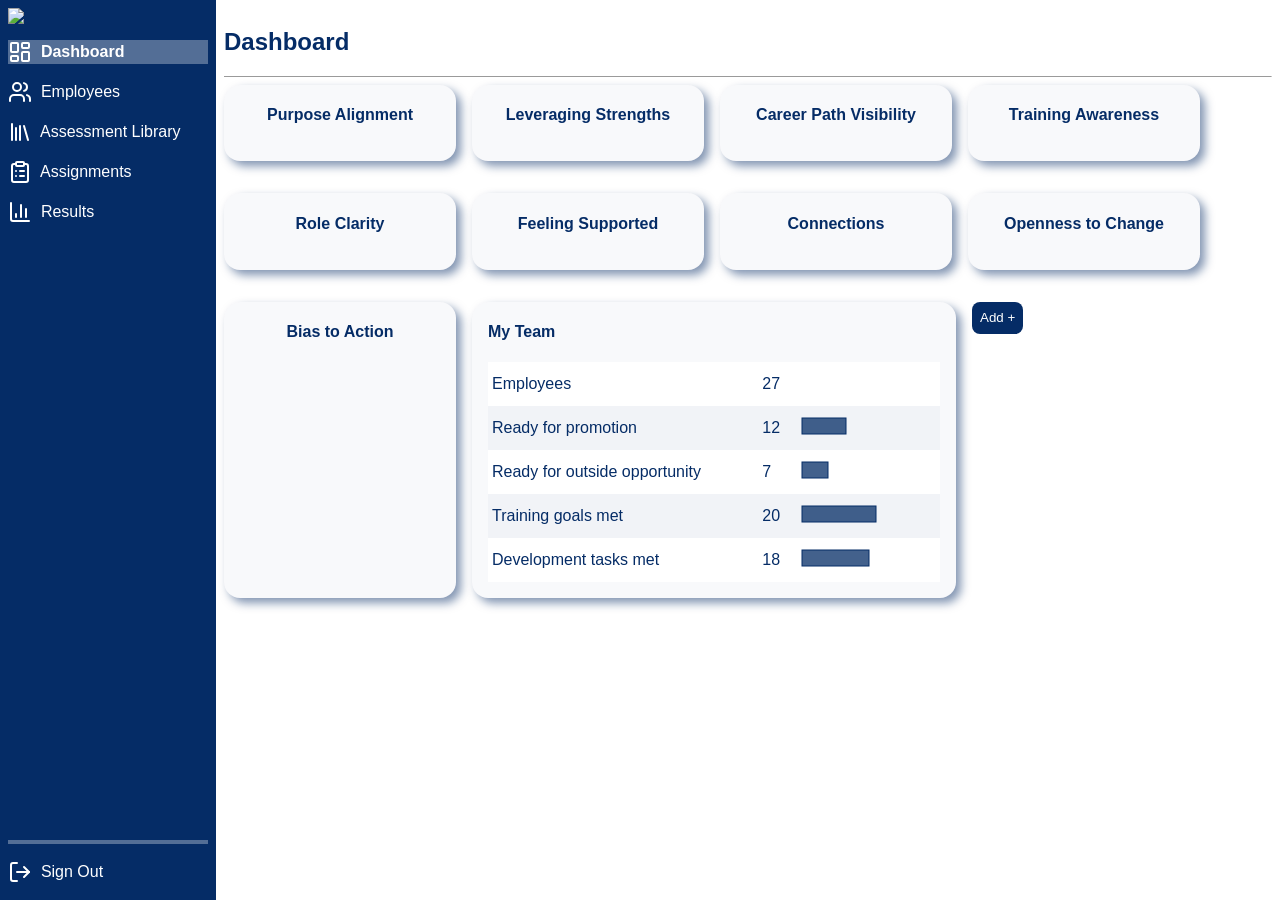
==== index.html @ 31468462 "Add files via upload" ====
<!DOCTYPE html>
<html lang="en">
<head>
	<meta charset="UTF-8">
	<meta name="viewport" content="width=device-width, initial-scale=1.0">
	<meta http-equiv="X-UA-Compatible" content="ie=edge">
	<title>Dashboard</title>
	<link rel="stylesheet" href="style.css">
	<link rel="icon" type="image/x-icon" href="favicon.ico">
	<script src="gauge.js"></script>
</head>
<body>
	<input type="checkbox" id="nav-toggle" class="nav-toggle-checkbox" />
	<label for="nav-toggle" class="nav-toggle">☰</label>

	<!-- LEFT NAVIGATION -->
	<div class="nav-left">
		<div onclick="window.location.href='index.html'"><img src="images/KosmosWorkforceLogoWhite.png" width="184px" height="auto"></div>
		<div onclick="window.location.href='index.html'" style="font-weight: bold; background-color: #ffffff50;">
			<svg xmlns="http://www.w3.org/2000/svg" 
				width="24" height="24" viewBox="0 0 24 24" fill="none"
				stroke="currentColor" stroke-width="2" stroke-linecap="round" stroke-linejoin="round" 
				aria-hidden="true">
				<rect width="7" height="9" x="3" y="3" rx="1"></rect>
				<rect width="7" height="5" x="14" y="3" rx="1"></rect>
				<rect width="7" height="9" x="14" y="12" rx="1"></rect>
				<rect width="7" height="5" x="3" y="16" rx="1"></rect>
			</svg>&nbsp;
			Dashboard
		</div>	
		<div onclick="window.location.href='team.html'">
			<svg xmlns="http://www.w3.org/2000/svg" 
				width="24" height="24" viewBox="0 0 24 24" fill="none" 
				stroke="currentColor" stroke-width="2" stroke-linecap="round" stroke-linejoin="round"
				aria-hidden="true">
				<path d="M16 21v-2a4 4 0 0 0-4-4H6a4 4 0 0 0-4 4v2"></path>
				<path d="M16 3.128a4 4 0 0 1 0 7.744"></path><path d="M22 21v-2a4 4 0 0 0-3-3.87"></path>
				<circle cx="9" cy="7" r="4"></circle>
			</svg>&nbsp;
			Employees
		</div>
		<div>
			<svg xmlns="http://www.w3.org/2000/svg"
				width="24" height="24" viewBox="0 0 24 24" fill="none"
				stroke="currentColor" stroke-width="2" stroke-linecap="round" stroke-linejoin="round"
				aria-hidden="true">
				<path d="m16 6 4 14"></path>
				<path d="M12 6v14"></path>
				<path d="M8 8v12"></path>
				<path d="M4 4v16"></path>
			</svg>&nbsp;
			Assessment Library
		</div>
		<div>
			<svg xmlns="http://www.w3.org/2000/svg" 
				width="24" height="24" viewBox="0 0 24 24" fill="none" 
				stroke="currentColor" stroke-width="2" stroke-linecap="round" stroke-linejoin="round"
				aria-hidden="true">
				<rect width="8" height="4" x="8" y="2" rx="1" ry="1"></rect>
				<path d="M16 4h2a2 2 0 0 1 2 2v14a2 2 0 0 1-2 2H6a2 2 0 0 1-2-2V6a2 2 0 0 1 2-2h2"></path>
				<path d="M12 11h4"></path>
				<path d="M12 16h4"></path>
				<path d="M8 11h.01"></path><path d="M8 16h.01"></path>
			</svg>&nbsp;
			Assignments
		</div>
		<div>
			<svg xmlns="http://www.w3.org/2000/svg" 
				width="24" height="24" viewBox="0 0 24 24" fill="none" 
				stroke="currentColor" stroke-width="2" stroke-linecap="round" stroke-linejoin="round" 
				aria-hidden="true">
				<path d="M3 3v16a2 2 0 0 0 2 2h16"></path>
				<path d="M18 17V9"></path>
				<path d="M13 17V5"></path>
				<path d="M8 17v-3"></path>
			</svg>&nbsp;
			Results
		</div>
		<div style="position: absolute; bottom: 0; padding: 16px 0; border-top: 4px solid #ffffff50; width: 200px;">
			<svg xmlns="http://www.w3.org/2000/svg"
				width="24" height="24" viewBox="0 0 24 24" fill="none"
				stroke="currentColor" stroke-width="2" stroke-linecap="round" stroke-linejoin="round"
				aria-hidden="true">
				<path d="m16 17 5-5-5-5"></path><path d="M21 12H9"></path>
				<path d="M9 21H5a2 2 0 0 1-2-2V5a2 2 0 0 1 2-2h4"></path>
			</svg>&nbsp;
			Sign Out
		</div>
	</div><!-- END OF NAVIGATION PANE -->

	<!-- Main Content Section -->
	<div class="main">
		<h2>Dashboard</h2>
		<hr size="1" />
		<div class="card-container">
			<div class="card" id="gauge1" style="width: 200px; text-align: center;">
				<h4>Purpose Alignment</h4>
				<script>makeGauge(document.getElementById('gauge1'), 'HEALTH SCORE', 86);</script>
			</div>
			<div class="card" id="gauge2" style="width: 200px; text-align: center;">
				<h4>Leveraging Strengths</h4>
				<script>makeGauge(document.getElementById('gauge2'), 'HEALTH SCORE', 79);</script>
			</div>
			<div class="card" id="gauge3" style="width: 200px; text-align: center;">
				<h4>Career Path Visibility</h4>
				<script>makeGauge(document.getElementById('gauge3'), 'HEALTH SCORE', 93);</script>
			</div>
			<div class="card" id="gauge4" style="width: 200px; text-align: center;">
				<h4>Training Awareness</h4>
				<script>makeGauge(document.getElementById('gauge4'), 'HEALTH SCORE', 76);</script>
			</div>
			<div class="card" id="gauge5" style="width: 200px; text-align: center;">
				<h4>Role Clarity</h4>
				<script>makeGauge(document.getElementById('gauge5'), 'HEALTH SCORE', 95);</script>
			</div>
			<div class="card" id="gauge6" style="width: 200px; text-align: center;">
				<h4>Feeling Supported</h4>
				<script>makeGauge(document.getElementById('gauge6'), 'HEALTH SCORE', 79);</script>
			</div>
			<div class="card" id="gauge7" style="width: 200px; text-align: center;">
				<h4>Connections</h4>
				<script>makeGauge(document.getElementById('gauge7'), 'HEALTH SCORE', 77);</script>
			</div>
			<div class="card" id="gauge8" style="width: 200px; text-align: center;">
				<h4>Openness to Change</h4>
				<script>makeGauge(document.getElementById('gauge8'), 'HEALTH SCORE', 71);</script>
			</div>
			<div class="card" id="gauge9" style="width: 200px; text-align: center;">
				<h4>Bias to Action</h4>
				<script>makeGauge(document.getElementById('gauge9'), 'HEALTH SCORE', 82);</script>
			</div>
			<div class="card" style="width: 452px;" onclick="window.location.href='team.html'">
				<h4> My Team</h4>
				<table>
					<tr>
						<td>Employees</td><td>27</td>
						<td>
							<svg width="112" height="32">
 								<rect x="8" y="8" width="0" height="16" 
									style="fill:var(--primary-color);
									stroke:var(--primary-color); stroke-width:1; fill-opacity:0.75;">
									<animate attributeName="width" from="0" to="0" begin="0s" dur="1s" fill="freeze"/>
								</rect>

							</svg>
						</td>
					</tr>
					<tr>
						<td>Ready for promotion</td><td>12</td>
						<td>
							<svg width="112" height="32">
 								<rect x="8" y="8" width="0" height="16" 
									style="fill:var(--primary-color);
									stroke:var(--primary-color); stroke-width:1; fill-opacity:0.75;">
									<animate attributeName="width" from="0" to="44" begin="0s" dur="1s" fill="freeze"/>
								</rect>
							</svg>
						</td>
					</tr>
					<tr>
						<td>Ready for outside opportunity</td><td>7</td>
						<td>
							<svg width="112" height="32">
 								<rect x="8" y="8" width="0" height="16" 
									style="fill:var(--primary-color);
									stroke:var(--primary-color); stroke-width:1; fill-opacity:0.75;">
									<animate attributeName="width" from="0" to="26" begin="0s" dur="1s" fill="freeze"/>
								</rect>

							</svg>
						</td>
					</tr>
					<tr>
						<td>Training goals met</td><td>20</td>
						<td>
							<svg width="112" height="32">
 								<rect x="8" y="8" width="0" height="16" 
									style="fill:var(--primary-color);
									stroke:var(--primary-color); stroke-width:1; fill-opacity:0.75;">
									<animate attributeName="width" from="0" to="74" begin="0s" dur="1s" fill="freeze"/>
								</rect>

							</svg>
						</td>
					</tr>
					<tr>
						<td>Development tasks met</td><td>18</td>
						<td>
							<svg width="112" height="32">
 								<rect x="8" y="8" width="0" height="16" 
									style="fill:var(--primary-color);
									stroke:var(--primary-color); stroke-width:1; fill-opacity:0.75;">
									<animate attributeName="width" from="0" to="67" begin="0s" dur="1s" fill="freeze"/>
								</rect>

							</svg>
						</td>
					</tr>
				</table>
			</div>
			<button type="button">Add +</button>
		</div>
	</div>
</body>
</html>
---- style.css ----
:root {
	--primary-color: #052C66;
	--primary-color-light: #052C6680;
	--primary-color-muted: #052C6607;
	--secondary-color: #570040;
	--white-color: #ffffff;
}

a {
	text-decoration: none;
	color: unset;
}

body {
	font-family: 'Verdana', 'Arial', sans-serif;
	margin: 0 0 0 0;
	padding: 0 0 0 0;
	color: var(--primary-color);
	font-size: 16px;
	box-sizing: border-box;
        display: flex;			/* Use Flexbox for the main layout */
        min-height: 100vh;		/* Ensure the layout takes the full viewport height */
}

button {
	border: none;
	border-radius: 8px;
	padding: 4px 8px 4px 8px;
	background-color: var(--primary-color);
	color: var(--white-color);
	height: 32px;
	min-height: 32px;
}
button:hover {
	cursor: pointer;
	box-shadow: 2px 2px 5px var(--primary-color-light);
}

h1 {
	font-size: 48px;
	font-weight: lighter;
	text-align: center;
	letter-spacing: 8px;
}

header {
	padding: 80px;
	background-color: var(--primary-color);
	color: var(--white-color);
	padding-left: 20vw;
	padding-right: 20vw;
	margin-bottom: 16px;
}

footer {
	background-image: linear-gradient(to bottom, var(--primary-color), var(--secondary-color));	
	padding: 8px;
	color: var(--white-color);
	display: flex;
	align-items: center;
}

table {
	width: 100%;
	border-collapse: collapse;
}
table td {
	min-height: 32px;
	padding: 4px;
}
table th {
	min-height: 32px;
	padding: 4px;
	text-align: left;
	border-bottom: 2px solid var(--primary-color);	
}
table tr:nth-child(even) {
	background-color: var(--primary-color-muted);
}
table tr:nth-child(odd) {
	background-color: var(--white-color);
}

.card {
	border-radius: 16px;
	padding: 0 16px 16px 16px;
	margin-bottom: 16px;
	box-shadow: 5px 5px 10px var(--primary-color-light);
	background-color: var(--primary-color-muted);
}
@media (max-width: 399px) {
	.card  {
		min-width: calc(100% - 32px); 	 /* takes up full width when only one wide */
	}
}
@media (max-width: 200px) {
	.card  {
		min-width: 200px; 	 /* doesn't allow shrink on very narrow screens */
	}
}
.card:hover {
	cursor: pointer;
	box-shadow: 2px 2px 5px var(--primary-color-light);
}
.card>img {
	height: 200px; 
	width: auto; 
	float: left; 
	margin-right: 8px; 
	opacity: 0.8;
}

.card-container {
	clear: both;
	display: flex;
	flex-wrap: wrap; /* Allows items to wrap onto multiple lines. */
	gap: 16px;
	width: 100%;
	min-width: 100%;
}

.centered {
	clear: both;
	display: flex;
	justify-content: center;
	align-items: center;
	margin-bottom: 16px;
}

.inactive {
	background-color: #00000050;
}
.inactive:hover {
	box-shadow: none;
	cursor: default;
}

.main {
	background-color: var(--white-color);
	overflow-y: auto;		/* Main scrolls */
	padding: 8px;			/* Only internal padding */
	transition: margin-left 0.3s ease;
	width: 100%;
}
@media (max-width: 599px) {
	#nav-toggle:checked ~ .nav-left ~ .main,
	#nav-toggle:checked ~ .main {
		margin-left: 216px; 	/* Main shifts right only when nav is visible */
	}
	.main {
		margin-left: 16px;
	}
}
@media (min-width: 600px) {
	.main  {
		margin-left:  216px; 	 /* Main always shifted to 216px */
	}
}

.nav-left {
	width: 200px;
	min-width: 200px;
	background-color: var(--primary-color);
	color: var(--white-color);
	padding: 8px;
	position: fixed;			/* Fixed to viewport */
	top: 0;
	left: 0;
 	height: 100vh;
	overflow-y: auto;			/* Nav scrolls independently */
	z-index: 1000;
	transform: translateX(-100%);
	transition: transform 0.3s ease;
	float: left;
}
@media (max-width: 599px) {
	.nav-left {
		transform: translateX(-100%);	/* Nav hidden by default */
		margin-top: 32px;		/* Make room for hamburger menu button */
	}
	#nav-toggle:checked ~ .nav-left {	/* Nav visible when checked */
		transform: translateX(0);
	}
	#logo {
		display: none;			/* hide logo */
	}
}
@media (min-width: 600px) {
	.nav-left {
		transform: translateX(0);		/* Nav always visible */
  	}
	#logo {
		display: block;			/* Show logo */
	}
}

.nav-left>div {
	display: flex;
	align-items: center;
	margin-bottom: 16px;
}
.nav-left>div:hover {
	background-color: #ffffff25;
	cursor: pointer;
}
@media (max-width: 599px) {
	.nav-left>div:has(img) {
		display: none;
	}
}

.nav-toggle {					/* Toggle button */
	position: fixed;
	z-index: 1100;
	cursor: pointer;
	display: none;				/* hidden by default */
	padding: 0 4px 2px 4px;
	border: 2px solid var(--primary-color);
	border-radius: 8px;
	background-color: var(--white-color);
	color: var(--primary-color);
}
@media (max-width: 599px) {
	.nav-toggle {
		display: block;			/* Show toggle */
	}
}

@media (min-width: 600px) {
	.nav-toggle {
		display: none;			/* Toggle hidden */
	}
}
.nav-toggle-checkbox {
	display: none;				/* Hide checkbox */
}

.tab {	border: none;
	border-top-left-radius: 8px;
	border-top-right-radius: 8px;
	border-bottom-left-radius: 0;
	border-bottom-right-radius: 0;
	padding: 8px;
	color: var(--white-color);
	height: 32px;
	min-height: 32px;
	background-color: #00000050;
}
.tab:hover {
	box-shadow: none;
}
.tab.selected {
	background-color: var(--primary-color);
}
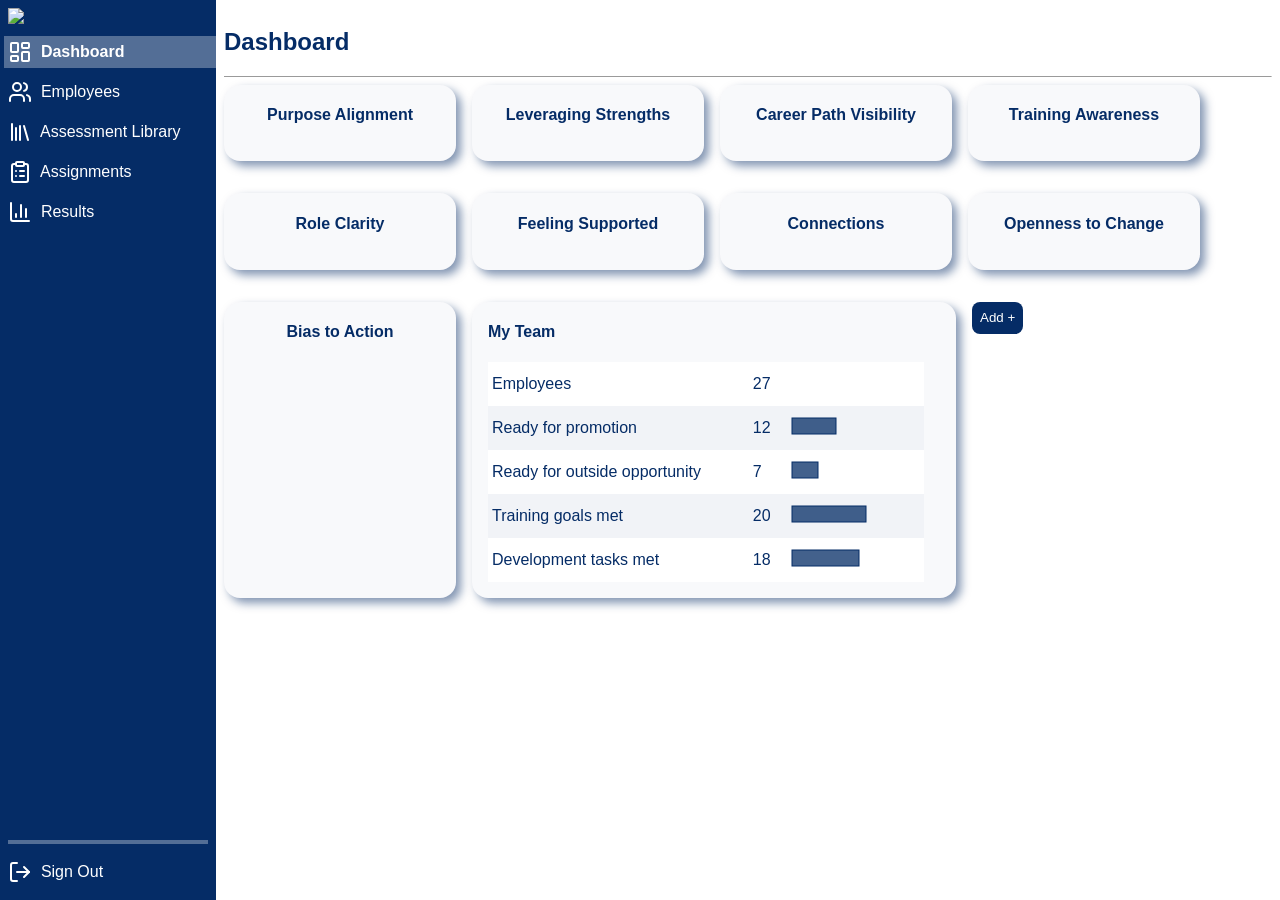
==== commit df842a9a: "Add files via upload" ====
--- a/index.html
+++ b/index.html
@@ -16,7 +16,7 @@
 	<!-- LEFT NAVIGATION -->
 	<div class="nav-left">
 		<div onclick="window.location.href='index.html'"><img src="images/KosmosWorkforceLogoWhite.png" width="184px" height="auto"></div>
-		<div onclick="window.location.href='index.html'" style="font-weight: bold; background-color: #ffffff50;">
+		<div onclick="window.location.href='index.html'" style="font-weight: bold; background-color: #ffffff50; padding: 4px; margin: -4px -8px 12px -4px;">
 			<svg xmlns="http://www.w3.org/2000/svg" 
 				width="24" height="24" viewBox="0 0 24 24" fill="none"
 				stroke="currentColor" stroke-width="2" stroke-linecap="round" stroke-linejoin="round" 
--- a/style.css
+++ b/style.css
@@ -62,11 +62,19 @@
 
 table {
 	width: 100%;
+	max-width: calc(100% - 16px);
 	border-collapse: collapse;
 }
 table td {
 	min-height: 32px;
 	padding: 4px;
+	overflow: hidden;
+	text-overflow: ellipsis;
+}
+@media (max-width: 512px) {
+	table td {
+		max-width: 50px;
+	}
 }
 table th {
 	min-height: 32px;
@@ -88,7 +96,7 @@
 	box-shadow: 5px 5px 10px var(--primary-color-light);
 	background-color: var(--primary-color-muted);
 }
-@media (max-width: 399px) {
+@media (max-width: 512px) {
 	.card  {
 		min-width: calc(100% - 32px); 	 /* takes up full width when only one wide */
 	}
@@ -181,17 +189,11 @@
 	#nav-toggle:checked ~ .nav-left {	/* Nav visible when checked */
 		transform: translateX(0);
 	}
-	#logo {
-		display: none;			/* hide logo */
-	}
 }
 @media (min-width: 600px) {
 	.nav-left {
 		transform: translateX(0);		/* Nav always visible */
   	}
-	#logo {
-		display: block;			/* Show logo */
-	}
 }
 
 .nav-left>div {
@@ -202,10 +204,15 @@
 .nav-left>div:hover {
 	background-color: #ffffff25;
 	cursor: pointer;
+	padding: 4px;
+	margin: -4px -8px 12px -4px;">
+}
+.nav-left>div:has(img):hover {
+	background-color: unset;
 }
 @media (max-width: 599px) {
 	.nav-left>div:has(img) {
-		display: none;
+		display: none;			/* Hide logo on small screen with menu toggled on */
 	}
 }
 
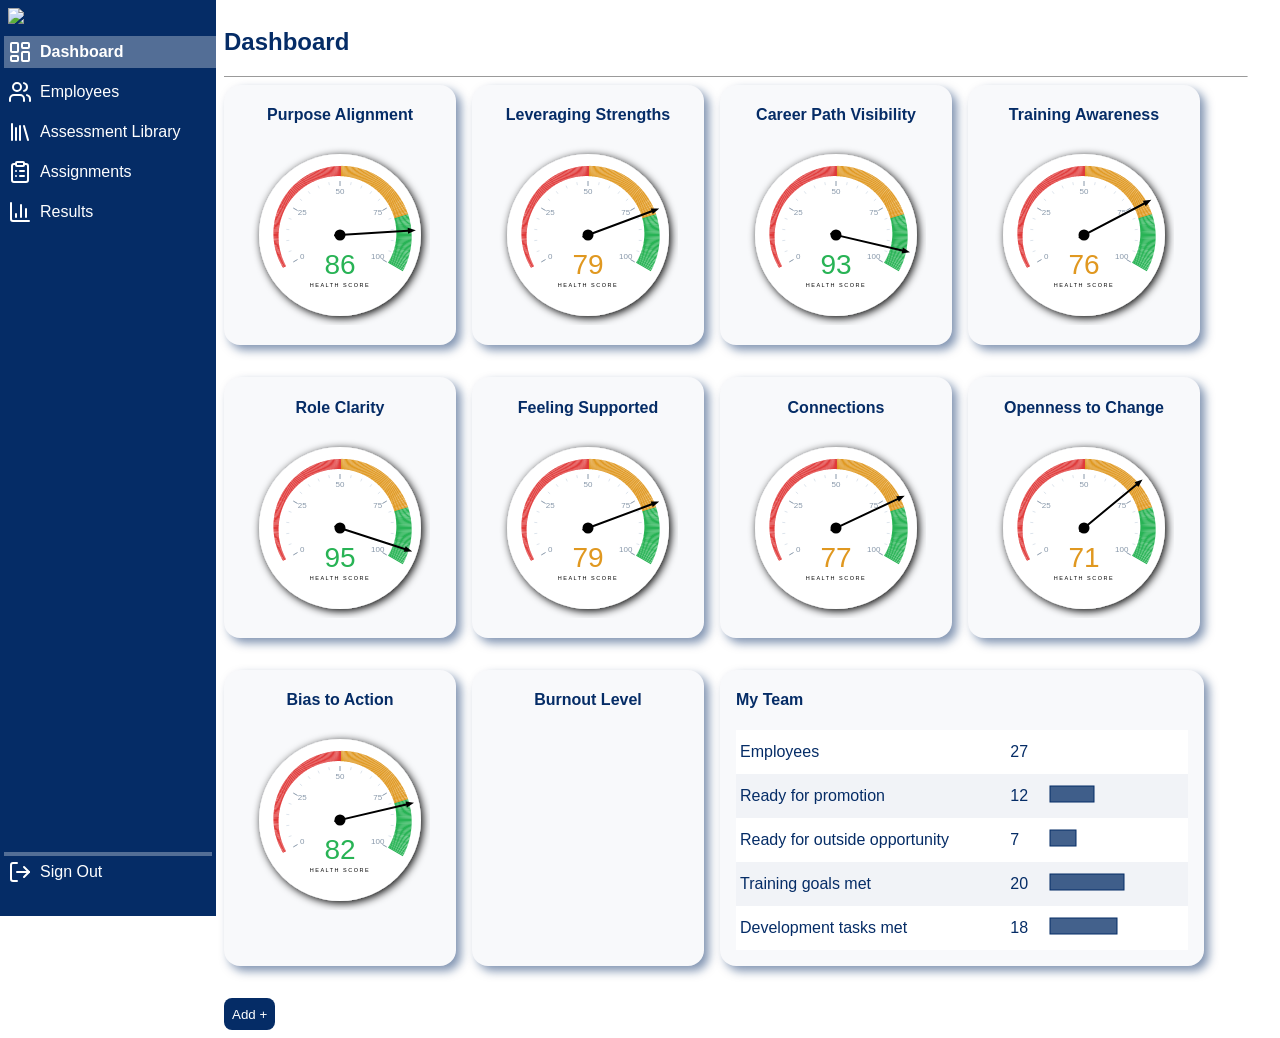
==== commit a0d38ee0: "Add files via upload" ====
--- a/index.html
+++ b/index.html
@@ -4,100 +4,46 @@
 	<meta charset="UTF-8">
 	<meta name="viewport" content="width=device-width, initial-scale=1.0">
 	<meta http-equiv="X-UA-Compatible" content="ie=edge">
+	<meta name="apple-mobile-web-app-capable" content="yes">
 	<title>Dashboard</title>
 	<link rel="stylesheet" href="style.css">
 	<link rel="icon" type="image/x-icon" href="favicon.ico">
+	<script src="nav.js"></script>
 	<script src="gauge.js"></script>
+	<script src="thermometer.js"></script>
 </head>
 <body>
-	<input type="checkbox" id="nav-toggle" class="nav-toggle-checkbox" />
-	<label for="nav-toggle" class="nav-toggle">☰</label>
-
-	<!-- LEFT NAVIGATION -->
-	<div class="nav-left">
-		<div onclick="window.location.href='index.html'"><img src="images/KosmosWorkforceLogoWhite.png" width="184px" height="auto"></div>
-		<div onclick="window.location.href='index.html'" style="font-weight: bold; background-color: #ffffff50; padding: 4px; margin: -4px -8px 12px -4px;">
-			<svg xmlns="http://www.w3.org/2000/svg" 
-				width="24" height="24" viewBox="0 0 24 24" fill="none"
-				stroke="currentColor" stroke-width="2" stroke-linecap="round" stroke-linejoin="round" 
-				aria-hidden="true">
-				<rect width="7" height="9" x="3" y="3" rx="1"></rect>
-				<rect width="7" height="5" x="14" y="3" rx="1"></rect>
-				<rect width="7" height="9" x="14" y="12" rx="1"></rect>
-				<rect width="7" height="5" x="3" y="16" rx="1"></rect>
-			</svg>&nbsp;
-			Dashboard
-		</div>	
-		<div onclick="window.location.href='team.html'">
-			<svg xmlns="http://www.w3.org/2000/svg" 
-				width="24" height="24" viewBox="0 0 24 24" fill="none" 
-				stroke="currentColor" stroke-width="2" stroke-linecap="round" stroke-linejoin="round"
-				aria-hidden="true">
-				<path d="M16 21v-2a4 4 0 0 0-4-4H6a4 4 0 0 0-4 4v2"></path>
-				<path d="M16 3.128a4 4 0 0 1 0 7.744"></path><path d="M22 21v-2a4 4 0 0 0-3-3.87"></path>
-				<circle cx="9" cy="7" r="4"></circle>
-			</svg>&nbsp;
-			Employees
-		</div>
-		<div>
-			<svg xmlns="http://www.w3.org/2000/svg"
-				width="24" height="24" viewBox="0 0 24 24" fill="none"
-				stroke="currentColor" stroke-width="2" stroke-linecap="round" stroke-linejoin="round"
-				aria-hidden="true">
-				<path d="m16 6 4 14"></path>
-				<path d="M12 6v14"></path>
-				<path d="M8 8v12"></path>
-				<path d="M4 4v16"></path>
-			</svg>&nbsp;
-			Assessment Library
-		</div>
-		<div>
-			<svg xmlns="http://www.w3.org/2000/svg" 
-				width="24" height="24" viewBox="0 0 24 24" fill="none" 
-				stroke="currentColor" stroke-width="2" stroke-linecap="round" stroke-linejoin="round"
-				aria-hidden="true">
-				<rect width="8" height="4" x="8" y="2" rx="1" ry="1"></rect>
-				<path d="M16 4h2a2 2 0 0 1 2 2v14a2 2 0 0 1-2 2H6a2 2 0 0 1-2-2V6a2 2 0 0 1 2-2h2"></path>
-				<path d="M12 11h4"></path>
-				<path d="M12 16h4"></path>
-				<path d="M8 11h.01"></path><path d="M8 16h.01"></path>
-			</svg>&nbsp;
-			Assignments
-		</div>
-		<div>
-			<svg xmlns="http://www.w3.org/2000/svg" 
-				width="24" height="24" viewBox="0 0 24 24" fill="none" 
-				stroke="currentColor" stroke-width="2" stroke-linecap="round" stroke-linejoin="round" 
-				aria-hidden="true">
-				<path d="M3 3v16a2 2 0 0 0 2 2h16"></path>
-				<path d="M18 17V9"></path>
-				<path d="M13 17V5"></path>
-				<path d="M8 17v-3"></path>
-			</svg>&nbsp;
-			Results
-		</div>
-		<div style="position: absolute; bottom: 0; padding: 16px 0; border-top: 4px solid #ffffff50; width: 200px;">
-			<svg xmlns="http://www.w3.org/2000/svg"
-				width="24" height="24" viewBox="0 0 24 24" fill="none"
-				stroke="currentColor" stroke-width="2" stroke-linecap="round" stroke-linejoin="round"
-				aria-hidden="true">
-				<path d="m16 17 5-5-5-5"></path><path d="M21 12H9"></path>
-				<path d="M9 21H5a2 2 0 0 1-2-2V5a2 2 0 0 1 2-2h4"></path>
-			</svg>&nbsp;
-			Sign Out
-		</div>
-	</div><!-- END OF NAVIGATION PANE -->
-
+	<left-nav />
 	<!-- Main Content Section -->
 	<div class="main">
 		<h2>Dashboard</h2>
 		<hr size="1" />
 		<div class="card-container">
-			<div class="card" id="gauge1" style="width: 200px; text-align: center;">
+			<div class="card" id="gauge1" style="width: 200px; text-align: center;" onclick="document.getElementById('purposealignment').showModal()">
 				<h4>Purpose Alignment</h4>
 				<script>makeGauge(document.getElementById('gauge1'), 'HEALTH SCORE', 86);</script>
 			</div>
-			<div class="card" id="gauge2" style="width: 200px; text-align: center;">
+			<dialog id="purposealignment"><!-- MISSING FUNCTIONALITY MODAL -->
+				<h2>Purpose Alignment</h2>
+				<p>Aligning individual purpose with a company's mission is one of the most powerful drivers of organizational performance. 
+					Employees with a strong sense of purpose are 
+					<a href="https://news.gallup.com/opinion/gallup/209849/ways-mission-driven-workplaces-perform-better.aspx" target="_blank">
+					5.6 times</a> more likely to be engaged, 
+					and a 10% improvement in mission connection correlates with a 
+					<a href="https://news.gallup.com/opinion/gallup/209849/ways-mission-driven-workplaces-perform-better.aspx" target=_blank">
+					4.4% increase</a> in profitability and an 
+					<a href="https://news.gallup.com/opinion/gallup/209849/ways-mission-driven-workplaces-perform-better.aspx" target=_blank">
+					8.1% decrease</a> in turnover. 
+					Yet only <a href="https://news.gallup.com/poll/697403/purposeful-work-boosts-engagement-few-experience.aspx" target="_blank">
+					18%</a> of U.S. employees believe in the purpose of their work, 
+					making this gap not just a culture problem but a competitive one. 
+					Closing it is how organizations build cultures where employees feel valued for who they are, not just what they produce.</p>
+				<form method="dialog">
+					<button style="float: left;" onclick="window.location.href='purpose.html'">Recommendations</button>
+					<button style="float: right;">Close</button>
+				</form>
+			</dialog><!-- END OF MISSING FUNCTIONALITY MODAL -->
+			<div class="card" id="gauge2" style="width: 200px; text-align: center;" onclick="window.location.href='strengths.html'">
 				<h4>Leveraging Strengths</h4>
 				<script>makeGauge(document.getElementById('gauge2'), 'HEALTH SCORE', 79);</script>
 			</div>
@@ -109,7 +55,7 @@
 				<h4>Training Awareness</h4>
 				<script>makeGauge(document.getElementById('gauge4'), 'HEALTH SCORE', 76);</script>
 			</div>
-			<div class="card" id="gauge5" style="width: 200px; text-align: center;">
+			<div class="card" id="gauge5" style="width: 200px; text-align: center;" onclick="window.location.href='roleclarity.html'">
 				<h4>Role Clarity</h4>
 				<script>makeGauge(document.getElementById('gauge5'), 'HEALTH SCORE', 95);</script>
 			</div>
@@ -128,6 +74,12 @@
 			<div class="card" id="gauge9" style="width: 200px; text-align: center;">
 				<h4>Bias to Action</h4>
 				<script>makeGauge(document.getElementById('gauge9'), 'HEALTH SCORE', 82);</script>
+			</div>
+			<div class="card" style="width: 200px; text-align: center;">
+				<h4>Burnout Level</h4>
+
+				<script>getAnimatedThermometerSVG(29, 168);</script>
+
 			</div>
 			<div class="card" style="width: 452px;" onclick="window.location.href='team.html'">
 				<h4> My Team</h4>
--- a/style.css
+++ b/style.css
@@ -1,14 +1,11 @@
-:root {
-	--primary-color: #052C66;
-	--primary-color-light: #052C6680;
-	--primary-color-muted: #052C6607;
-	--secondary-color: #570040;
-	--white-color: #ffffff;
-}
+@import url("theme.css");
 
 a {
 	text-decoration: none;
 	color: unset;
+}
+p>a {
+	font-weight: bold;
 }
 
 body {
@@ -36,6 +33,21 @@
 	box-shadow: 2px 2px 5px var(--primary-color-light);
 }
 
+dialog {
+	border: 1px solid var(--primary-color);
+	border-radius: 8px;
+}
+@media (max-width: 511px) {
+	dialog {
+		width: 100%;
+	}
+}
+@media (min-width: 512px) {
+	dialog {
+		width: 50%;
+	}
+}
+
 h1 {
 	font-size: 48px;
 	font-weight: lighter;
@@ -52,6 +64,33 @@
 	margin-bottom: 16px;
 }
 
+input[type="radio"] {	/* Hide the default radio button visually but keep it focusable */
+  opacity: 0;
+  position: fixed;
+  width: 0;
+}
+input[type="radio"] + label {
+	border: none;
+	border-radius: 8px;
+	padding: 4px 8px 4px 8px;
+	background-color: var(--grey-color);
+	color: var(--black-color);
+	height: 32px;
+	min-height: 32px;
+	cursor: pointer;
+}
+input[type="radio"] + label:hover {
+	box-shadow: 2px 2px 5px var(--grey-color);
+}
+input[type="radio"]:checked + label { /* Selected state: Targets label immediately after a checked input */
+	background-color: var(--primary-color);
+	color: white;
+}
+input[type="radio"]:focus-visible + label { /* Focus state for accessibility (when tabbing) */
+  outline: 2px solid var(--primary-color);
+  outline-offset: 1px;
+}
+
 footer {
 	background-image: linear-gradient(to bottom, var(--primary-color), var(--secondary-color));	
 	padding: 8px;
@@ -62,7 +101,7 @@
 
 table {
 	width: 100%;
-	max-width: calc(100% - 16px);
+	max-width: 100%;
 	border-collapse: collapse;
 }
 table td {
@@ -71,7 +110,7 @@
 	overflow: hidden;
 	text-overflow: ellipsis;
 }
-@media (max-width: 512px) {
+@media (max-width: 511px) {
 	table td {
 		max-width: 50px;
 	}
@@ -96,7 +135,7 @@
 	box-shadow: 5px 5px 10px var(--primary-color-light);
 	background-color: var(--primary-color-muted);
 }
-@media (max-width: 512px) {
+@media (max-width: 511px) {
 	.card  {
 		min-width: calc(100% - 32px); 	 /* takes up full width when only one wide */
 	}
@@ -135,6 +174,13 @@
 	margin-bottom: 16px;
 }
 
+.current {
+	font-weight: bold; 
+	background-color: #ffffff50; 
+	padding: 4px; 
+	margin: -4px -8px 12px -4px;
+}
+
 .inactive {
 	background-color: #00000050;
 }
@@ -148,20 +194,24 @@
 	overflow-y: auto;		/* Main scrolls */
 	padding: 8px;			/* Only internal padding */
 	transition: margin-left 0.3s ease;
-	width: 100%;
-}
-@media (max-width: 599px) {
+}
+@media (max-width: 799px) {
 	#nav-toggle:checked ~ .nav-left ~ .main,
 	#nav-toggle:checked ~ .main {
 		margin-left: 216px; 	/* Main shifts right only when nav is visible */
 	}
 	.main {
-		margin-left: 16px;
-	}
-}
-@media (min-width: 600px) {
+		margin-left: 0;
+		width: calc(100vw - 16px);
+		min-width: calc(100vw - 16px);
+
+	}
+}
+@media (min-width: 800px) {
 	.main  {
 		margin-left:  216px; 	 /* Main always shifted to 216px */
+		width: calc(100vw - 256px);
+		min-width: calc(100vw - 256px);
 	}
 }
 
@@ -181,7 +231,7 @@
 	transition: transform 0.3s ease;
 	float: left;
 }
-@media (max-width: 599px) {
+@media (max-width: 799px) {
 	.nav-left {
 		transform: translateX(-100%);	/* Nav hidden by default */
 		margin-top: 32px;		/* Make room for hamburger menu button */
@@ -190,30 +240,47 @@
 		transform: translateX(0);
 	}
 }
-@media (min-width: 600px) {
+@media (min-width: 800px) {
 	.nav-left {
-		transform: translateX(0);		/* Nav always visible */
+		transform: translateX(0);	/* Nav always visible */
   	}
 }
 
 .nav-left>div {
 	display: flex;
 	align-items: center;
-	margin-bottom: 16px;
+	padding: 4px;
+	margin: -4px -8px 12px -4px;">
 }
 .nav-left>div:hover {
 	background-color: #ffffff25;
 	cursor: pointer;
-	padding: 4px;
-	margin: -4px -8px 12px -4px;">
-}
-.nav-left>div:has(img):hover {
+
+}
+.nav-left>div:has(img):hover {			/* Don't highlight logo on hover */
 	background-color: unset;
 }
-@media (max-width: 599px) {
+@media (max-width: 799px) {
 	.nav-left>div:has(img) {
 		display: none;			/* Hide logo on small screen with menu toggled on */
 	}
+}
+.nav-left>div:last-child {			/* Log out */
+	position: absolute; 
+	bottom: 16px; 
+	border-top: 4px solid #ffffff50;
+	padding-top: 4px;
+	width: 200px;
+}
+@media (max-width: 799px) {
+	.nav-left>div:last-child {
+		margin-bottom: 40px;
+	}
+}
+
+.nav-left svg {
+	margin-right: 8px;
+	min-width: 24px;
 }
 
 .nav-toggle {					/* Toggle button */
@@ -221,19 +288,24 @@
 	z-index: 1100;
 	cursor: pointer;
 	display: none;				/* hidden by default */
-	padding: 0 4px 2px 4px;
-	border: 2px solid var(--primary-color);
-	border-radius: 8px;
+	padding: 1px 4px 1px 3px;
+	top: 4px;
+	left: 4px;
+	border: 1px solid var(--primary-color-light);
+	border-radius: 50%;
 	background-color: var(--white-color);
 	color: var(--primary-color);
-}
-@media (max-width: 599px) {
+	min-width: 16px;
+	max-width: 16px;
+	text-align: center;
+}
+@media (max-width: 799px) {
 	.nav-toggle {
 		display: block;			/* Show toggle */
 	}
 }
 
-@media (min-width: 600px) {
+@media (min-width: 800px) {
 	.nav-toggle {
 		display: none;			/* Toggle hidden */
 	}
@@ -249,8 +321,8 @@
 	border-bottom-right-radius: 0;
 	padding: 8px;
 	color: var(--white-color);
-	height: 32px;
-	min-height: 32px;
+	height: 40px;
+	min-height: 40px;
 	background-color: #00000050;
 }
 .tab:hover {
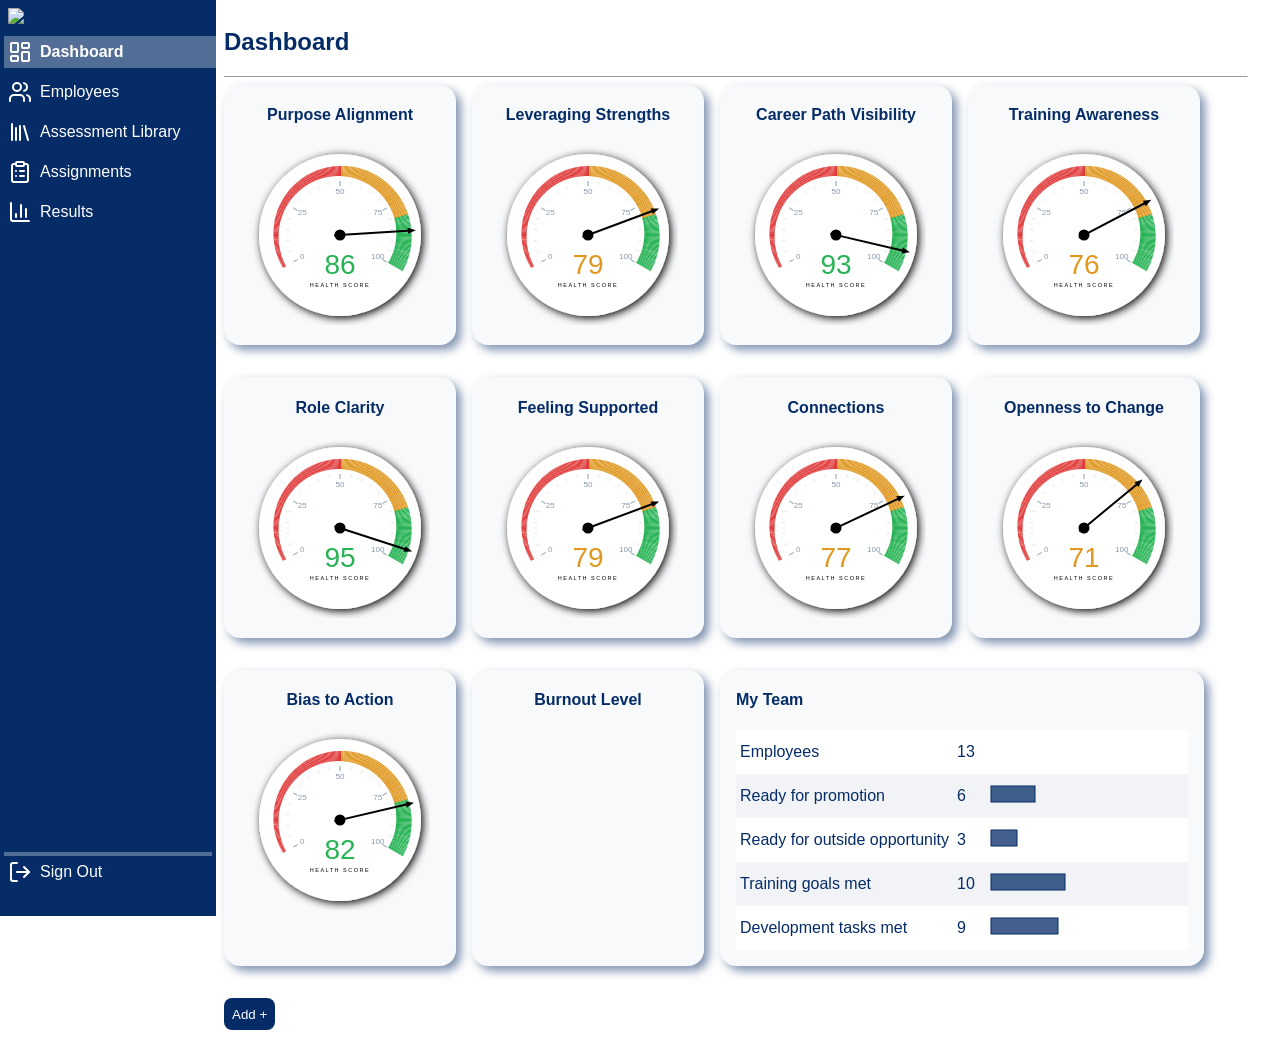
==== commit fa17119b: "Add files via upload" ====
--- a/index.html
+++ b/index.html
@@ -23,7 +23,7 @@
 				<h4>Purpose Alignment</h4>
 				<script>makeGauge(document.getElementById('gauge1'), 'HEALTH SCORE', 86);</script>
 			</div>
-			<dialog id="purposealignment"><!-- MISSING FUNCTIONALITY MODAL -->
+			<dialog id="purposealignment"><!-- GAUGE1 MODAL -->
 				<h2>Purpose Alignment</h2>
 				<p>Aligning individual purpose with a company's mission is one of the most powerful drivers of organizational performance. 
 					Employees with a strong sense of purpose are 
@@ -42,7 +42,7 @@
 					<button style="float: left;" onclick="window.location.href='purpose.html'">Recommendations</button>
 					<button style="float: right;">Close</button>
 				</form>
-			</dialog><!-- END OF MISSING FUNCTIONALITY MODAL -->
+			</dialog><!-- END OF GAUGE1 MODAL -->
 			<div class="card" id="gauge2" style="width: 200px; text-align: center;" onclick="window.location.href='strengths.html'">
 				<h4>Leveraging Strengths</h4>
 				<script>makeGauge(document.getElementById('gauge2'), 'HEALTH SCORE', 79);</script>
@@ -85,7 +85,7 @@
 				<h4> My Team</h4>
 				<table>
 					<tr>
-						<td>Employees</td><td>27</td>
+						<td>Employees</td><td>13</td>
 						<td>
 							<svg width="112" height="32">
  								<rect x="8" y="8" width="0" height="16" 
@@ -93,12 +93,11 @@
 									stroke:var(--primary-color); stroke-width:1; fill-opacity:0.75;">
 									<animate attributeName="width" from="0" to="0" begin="0s" dur="1s" fill="freeze"/>
 								</rect>
-
 							</svg>
 						</td>
 					</tr>
 					<tr>
-						<td>Ready for promotion</td><td>12</td>
+						<td>Ready for promotion</td><td>6</td>
 						<td>
 							<svg width="112" height="32">
  								<rect x="8" y="8" width="0" height="16" 
@@ -110,7 +109,7 @@
 						</td>
 					</tr>
 					<tr>
-						<td>Ready for outside opportunity</td><td>7</td>
+						<td>Ready for outside opportunity</td><td>3</td>
 						<td>
 							<svg width="112" height="32">
  								<rect x="8" y="8" width="0" height="16" 
@@ -123,7 +122,7 @@
 						</td>
 					</tr>
 					<tr>
-						<td>Training goals met</td><td>20</td>
+						<td>Training goals met</td><td>10</td>
 						<td>
 							<svg width="112" height="32">
  								<rect x="8" y="8" width="0" height="16" 
@@ -136,7 +135,7 @@
 						</td>
 					</tr>
 					<tr>
-						<td>Development tasks met</td><td>18</td>
+						<td>Development tasks met</td><td>9</td>
 						<td>
 							<svg width="112" height="32">
  								<rect x="8" y="8" width="0" height="16" 
@@ -150,7 +149,9 @@
 					</tr>
 				</table>
 			</div>
-			<button type="button">Add +</button>
+			<div style="width: 100%;"><!-- ADD BUTTON, ON ITS OWN ROW -->
+				<button type="button" onclick="document.getElementById('underconstruction').showModal()">Add +</button>
+			</div>
 		</div>
 	</div>
 </body>
--- a/style.css
+++ b/style.css
@@ -109,17 +109,27 @@
 	padding: 4px;
 	overflow: hidden;
 	text-overflow: ellipsis;
+	white-space: nowrap;
 }
 @media (max-width: 511px) {
 	table td {
 		max-width: 50px;
 	}
 }
+table td:last-child {
+	width: 100%;
+}
+
 table th {
 	min-height: 32px;
 	padding: 4px;
 	text-align: left;
 	border-bottom: 2px solid var(--primary-color);	
+}
+
+table tr:hover td {
+	color: var(--white-color);
+	background-color: var(--primary-color-light);
 }
 table tr:nth-child(even) {
 	background-color: var(--primary-color-muted);
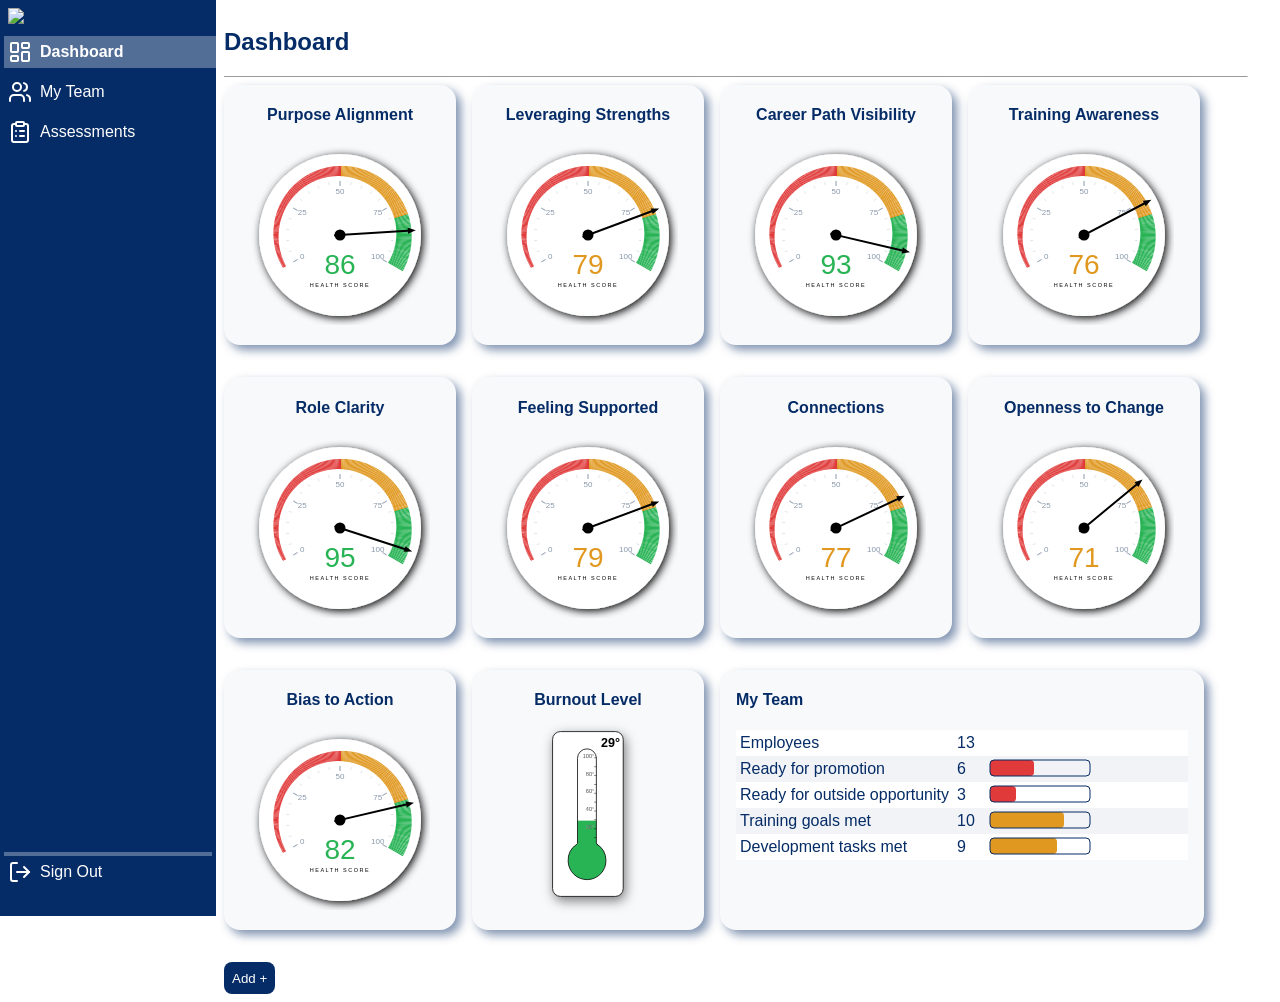
==== commit f3570595: "Add files via upload" ====
--- a/index.html
+++ b/index.html
@@ -11,6 +11,7 @@
 	<script src="nav.js"></script>
 	<script src="gauge.js"></script>
 	<script src="thermometer.js"></script>
+	<script src="sparkline.js"></script>
 </head>
 <body>
 	<left-nav />
@@ -47,11 +48,11 @@
 				<h4>Leveraging Strengths</h4>
 				<script>makeGauge(document.getElementById('gauge2'), 'HEALTH SCORE', 79);</script>
 			</div>
-			<div class="card" id="gauge3" style="width: 200px; text-align: center;">
+			<div class="card" id="gauge3" style="width: 200px; text-align: center;" onclick="document.getElementById('underconstruction').showModal()">
 				<h4>Career Path Visibility</h4>
 				<script>makeGauge(document.getElementById('gauge3'), 'HEALTH SCORE', 93);</script>
 			</div>
-			<div class="card" id="gauge4" style="width: 200px; text-align: center;">
+			<div class="card" id="gauge4" style="width: 200px; text-align: center;" onclick="document.getElementById('underconstruction').showModal()">
 				<h4>Training Awareness</h4>
 				<script>makeGauge(document.getElementById('gauge4'), 'HEALTH SCORE', 76);</script>
 			</div>
@@ -59,93 +60,48 @@
 				<h4>Role Clarity</h4>
 				<script>makeGauge(document.getElementById('gauge5'), 'HEALTH SCORE', 95);</script>
 			</div>
-			<div class="card" id="gauge6" style="width: 200px; text-align: center;">
+			<div class="card" id="gauge6" style="width: 200px; text-align: center;" onclick="document.getElementById('underconstruction').showModal()">
 				<h4>Feeling Supported</h4>
 				<script>makeGauge(document.getElementById('gauge6'), 'HEALTH SCORE', 79);</script>
 			</div>
-			<div class="card" id="gauge7" style="width: 200px; text-align: center;">
+			<div class="card" id="gauge7" style="width: 200px; text-align: center;" onclick="document.getElementById('underconstruction').showModal()">
 				<h4>Connections</h4>
 				<script>makeGauge(document.getElementById('gauge7'), 'HEALTH SCORE', 77);</script>
 			</div>
-			<div class="card" id="gauge8" style="width: 200px; text-align: center;">
+			<div class="card" id="gauge8" style="width: 200px; text-align: center;" onclick="document.getElementById('underconstruction').showModal()">
 				<h4>Openness to Change</h4>
 				<script>makeGauge(document.getElementById('gauge8'), 'HEALTH SCORE', 71);</script>
 			</div>
-			<div class="card" id="gauge9" style="width: 200px; text-align: center;">
+			<div class="card" id="gauge9" style="width: 200px; text-align: center;" onclick="document.getElementById('underconstruction').showModal()">
 				<h4>Bias to Action</h4>
 				<script>makeGauge(document.getElementById('gauge9'), 'HEALTH SCORE', 82);</script>
 			</div>
-			<div class="card" style="width: 200px; text-align: center;">
+			<div class="card" style="width: 200px; text-align: center;" onclick="document.getElementById('underconstruction').showModal()">
 				<h4>Burnout Level</h4>
-
 				<script>getAnimatedThermometerSVG(29, 168);</script>
-
 			</div>
-			<div class="card" style="width: 452px;" onclick="window.location.href='team.html'">
+			<div class="card" style="width: 452px;">
 				<h4> My Team</h4>
 				<table>
-					<tr>
+					<tr onclick="window.location.href='team.html'">
 						<td>Employees</td><td>13</td>
-						<td>
-							<svg width="112" height="32">
- 								<rect x="8" y="8" width="0" height="16" 
-									style="fill:var(--primary-color);
-									stroke:var(--primary-color); stroke-width:1; fill-opacity:0.75;">
-									<animate attributeName="width" from="0" to="0" begin="0s" dur="1s" fill="freeze"/>
-								</rect>
-							</svg>
-						</td>
+						<td></td>
 					</tr>
-					<tr>
+					<tr onclick="document.getElementById('underconstruction').showModal()">
 						<td>Ready for promotion</td><td>6</td>
-						<td>
-							<svg width="112" height="32">
- 								<rect x="8" y="8" width="0" height="16" 
-									style="fill:var(--primary-color);
-									stroke:var(--primary-color); stroke-width:1; fill-opacity:0.75;">
-									<animate attributeName="width" from="0" to="44" begin="0s" dur="1s" fill="freeze"/>
-								</rect>
-							</svg>
-						</td>
+						<td><script>document.write(sparkLine(44));</script></td>
 					</tr>
-					<tr>
+					<tr onclick="document.getElementById('underconstruction').showModal()">
 						<td>Ready for outside opportunity</td><td>3</td>
-						<td>
-							<svg width="112" height="32">
- 								<rect x="8" y="8" width="0" height="16" 
-									style="fill:var(--primary-color);
-									stroke:var(--primary-color); stroke-width:1; fill-opacity:0.75;">
-									<animate attributeName="width" from="0" to="26" begin="0s" dur="1s" fill="freeze"/>
-								</rect>
-
-							</svg>
-						</td>
+						<td><script>document.write(sparkLine(26));</script></td>
 					</tr>
 					<tr>
 						<td>Training goals met</td><td>10</td>
-						<td>
-							<svg width="112" height="32">
- 								<rect x="8" y="8" width="0" height="16" 
-									style="fill:var(--primary-color);
-									stroke:var(--primary-color); stroke-width:1; fill-opacity:0.75;">
-									<animate attributeName="width" from="0" to="74" begin="0s" dur="1s" fill="freeze"/>
-								</rect>
-
-							</svg>
-						</td>
+						<td><script>document.write(sparkLine(74));</script></td>
 					</tr>
-					<tr>
+					<tr onclick="document.getElementById('underconstruction').showModal()">
 						<td>Development tasks met</td><td>9</td>
-						<td>
-							<svg width="112" height="32">
- 								<rect x="8" y="8" width="0" height="16" 
-									style="fill:var(--primary-color);
-									stroke:var(--primary-color); stroke-width:1; fill-opacity:0.75;">
-									<animate attributeName="width" from="0" to="67" begin="0s" dur="1s" fill="freeze"/>
-								</rect>
-
-							</svg>
-						</td>
+						<td><script>document.write(sparkLine(67));</script></td>
 					</tr>
 				</table>
 			</div>
--- a/style.css
+++ b/style.css
@@ -64,10 +64,16 @@
 	margin-bottom: 16px;
 }
 
+input[type="checkbox"][onclick="return false;"] {	/* Targets any checkbox specifically locked with onclick="return false;" */
+	accent-color: var(--grey-color); /* Changes the check/fill color to grey */
+	cursor: not-allowed;  /* Visual hint that it's unclickable */
+	filter: grayscale(1);  /* Force-greys the entire element in some browsers */
+}
+
 input[type="radio"] {	/* Hide the default radio button visually but keep it focusable */
-  opacity: 0;
-  position: fixed;
-  width: 0;
+	opacity: 0;
+	position: fixed;
+	width: 0;
 }
 input[type="radio"] + label {
 	border: none;
@@ -87,8 +93,8 @@
 	color: white;
 }
 input[type="radio"]:focus-visible + label { /* Focus state for accessibility (when tabbing) */
-  outline: 2px solid var(--primary-color);
-  outline-offset: 1px;
+	outline: 2px solid var(--primary-color);
+	outline-offset: 1px;
 }
 
 footer {
@@ -101,29 +107,40 @@
 
 table {
 	width: 100%;
-	max-width: 100%;
 	border-collapse: collapse;
-}
-table td {
-	min-height: 32px;
+
+}
+
+table td, table th {	/* All data columns shrink to hug their content */
 	padding: 4px;
-	overflow: hidden;
+	width: 0.1%;	/* Force shrink-wrap */
+	white-space: nowrap;
+	text-align: left;
 	text-overflow: ellipsis;
-	white-space: nowrap;
 }
 @media (max-width: 511px) {
-	table td {
-		max-width: 50px;
-	}
-}
-table td:last-child {
-	width: 100%;
+	table td, table th {
+		white-space: nowrap;
+		overflow: hidden;
+		text-overflow: ellipsis;
+		width: auto; 
+	}
+	table:has(th:first-child:nth-last-child(4)) th,
+	table:has(th:first-child:nth-last-child(4)) td {
+		max-width: calc(25vw - 32px);
+	}
+	table:has(th:first-child:nth-last-child(3)) th,
+	table:has(th:first-child:nth-last-child(3)) td {
+		max-width: calc(33vw - 32px);
+	}
+}
+@media (min-width: 512px) {
+	table td:last-child {	/* The Filler Column: Absorbs 100% of remaining space */
+		width: 100%;
+	}
 }
 
 table th {
-	min-height: 32px;
-	padding: 4px;
-	text-align: left;
 	border-bottom: 2px solid var(--primary-color);	
 }
 
@@ -144,6 +161,7 @@
 	margin-bottom: 16px;
 	box-shadow: 5px 5px 10px var(--primary-color-light);
 	background-color: var(--primary-color-muted);
+	overflow-x: hidden;
 }
 @media (max-width: 511px) {
 	.card  {
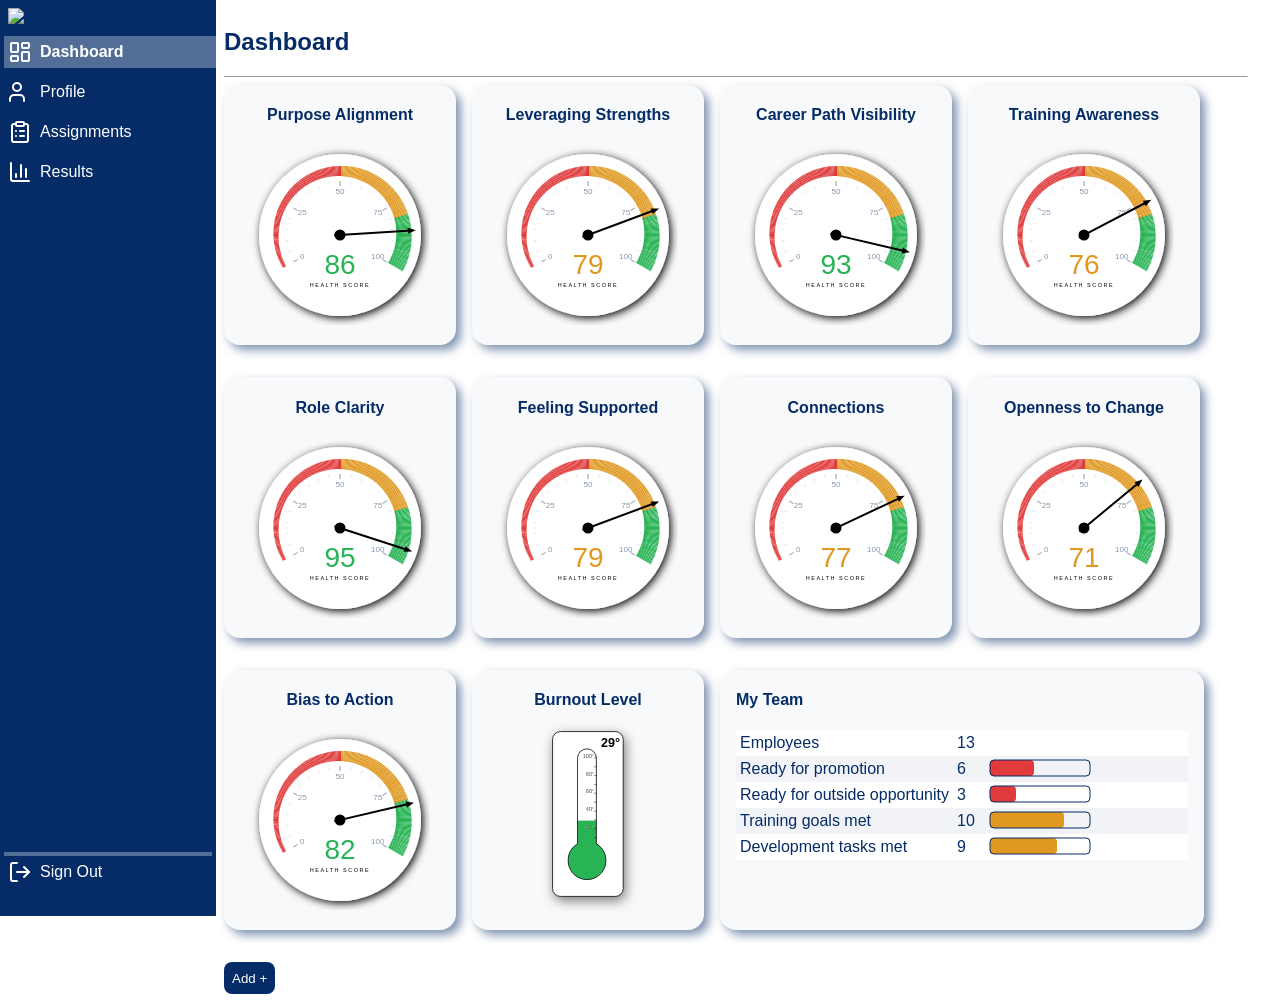
==== commit 1185e1d3: "Moved scripts to subfolder" ====
--- a/index.html
+++ b/index.html
@@ -8,13 +8,15 @@
 	<title>Dashboard</title>
 	<link rel="stylesheet" href="style.css">
 	<link rel="icon" type="image/x-icon" href="favicon.ico">
-	<script src="nav.js"></script>
-	<script src="gauge.js"></script>
-	<script src="thermometer.js"></script>
-	<script src="sparkline.js"></script>
+	<script src="scripts/nav.js"></script>
+	<script src="scripts/gauge.js"></script>
+	<script src="scripts/sort.js"></script>
+	<script src="scripts/sparkline.js"></script>
+	<script src="scripts/steps.js"></script>
+	<script src="scripts/thermometer.js"></script>
 </head>
 <body>
-	<left-nav />
+	<left-nav></left-nav>
 	<!-- Main Content Section -->
 	<div class="main">
 		<h2>Dashboard</h2>
@@ -26,7 +28,7 @@
 			</div>
 			<dialog id="purposealignment"><!-- GAUGE1 MODAL -->
 				<h2>Purpose Alignment</h2>
-				<p>Aligning individual purpose with a company's mission is one of the most powerful drivers of organizational performance. 
+				<p tabindex="-1" autofocus style="outline: none;">Aligning individual purpose with a company's mission is one of the most powerful drivers of organizational performance. 
 					Employees with a strong sense of purpose are 
 					<a href="https://news.gallup.com/opinion/gallup/209849/ways-mission-driven-workplaces-perform-better.aspx" target="_blank">
 					5.6 times</a> more likely to be engaged, 
@@ -44,10 +46,31 @@
 					<button style="float: right;">Close</button>
 				</form>
 			</dialog><!-- END OF GAUGE1 MODAL -->
-			<div class="card" id="gauge2" style="width: 200px; text-align: center;" onclick="window.location.href='strengths.html'">
+			<div class="card" id="gauge2" style="width: 200px; text-align: center;" onclick="document.getElementById('leveragingstrengths').showModal()">
 				<h4>Leveraging Strengths</h4>
 				<script>makeGauge(document.getElementById('gauge2'), 'HEALTH SCORE', 79);</script>
 			</div>
+			<dialog id="leveragingstrengths"><!-- GAUGE2 MODAL -->
+				<h2>Leveraging Strengths</h2>
+				<p tabindex="-1" autofocus style="outline: none;">Every employee brings a distinct set of innate strengths, 
+					and when those strengths are recognized and deliberately paired, 
+					teams become greater than the sum of their parts. 
+					Gallup research confirms this at scale: employees who learn to use their strengths are 7.8% more productive, 
+					and teams that actively focus on strengths daily see 12.5% greater productivity. 
+					The compounding effect of complementary strengths also drives retention, 
+					with strengths-aware teams showing 
+					<a href="https://news.gallup.com/businessjournal/167462/employees-strengths-company-stronger.aspx" target= "_blank">22 times</a>
+					less active disengagement than teams where strengths aren’t appreciated. 
+					Gallup's study of 11,441 teams found that a team's awareness of its own strengths had 
+					<a href="https://www.gallup.com/cliftonstrengths/en/402578/best-teams-people-know-makes-person-unique.aspx" target="_blank">twice the influence</a>
+					on performance as the specific composition of those strengths, meaning visibility is the catalyst. 
+					Organizations that build cultures around strengths identification do not just unlock individual potential; 
+					they engineer the conditions for teams to thrive together.</p>
+				<form method="dialog">
+					<button style="float: left;">Recommendations</button>
+					<button style="float: right;">Close</button>
+				</form>
+			</dialog><!-- END OF GAUGE2 MODAL -->
 			<div class="card" id="gauge3" style="width: 200px; text-align: center;" onclick="document.getElementById('underconstruction').showModal()">
 				<h4>Career Path Visibility</h4>
 				<script>makeGauge(document.getElementById('gauge3'), 'HEALTH SCORE', 93);</script>
@@ -56,10 +79,29 @@
 				<h4>Training Awareness</h4>
 				<script>makeGauge(document.getElementById('gauge4'), 'HEALTH SCORE', 76);</script>
 			</div>
-			<div class="card" id="gauge5" style="width: 200px; text-align: center;" onclick="window.location.href='roleclarity.html'">
+			<div class="card" id="gauge5" style="width: 200px; text-align: center;" onclick="document.getElementById('roleclarity').showModal()">
 				<h4>Role Clarity</h4>
 				<script>makeGauge(document.getElementById('gauge5'), 'HEALTH SCORE', 95);</script>
 			</div>
+			<dialog id="roleclarity"><!-- GAUGE5 MODAL -->
+				<h2>Role Clarity</h2>
+				<p tabindex="-1" autofocus style="outline: none;">For many employees, career growth stalls not from lack of ambition, but lack of clarity. 
+					Without a clear understanding of which skills to develop now, which to build toward their next role, 
+					and which paths are actually available to them, even high-potential employees disengage. 
+					Research bears this out: 
+					<a href="https://novoresume.com/career-blog/career-development-statistics" target="_blank">54% of employees</a>
+					feel entirely on their own when it comes to advancing their careers, 
+					and one in four say they are likely to leave their organization within six months due to insufficient development support. 
+					Yet the cost of inaction is largely self-inflicted. 
+					<a href="https://www.devlinpeck.com/content/employee-training-statistics" target="_blank">Over 90%</a> 
+					of employees say they would not quit if given meaningful development opportunities, 
+					and organizations that invest in clear, structured career pathways see measurable gains in retention, productivity, and performance. 
+					The missing ingredient is rarely motivation. It is visibility.</p>
+				<form method="dialog">
+					<button style="float: left;">Recommendations</button>
+					<button style="float: right;">Close</button>
+				</form>
+			</dialog><!-- END OF GAUGE5 MODAL -->
 			<div class="card" id="gauge6" style="width: 200px; text-align: center;" onclick="document.getElementById('underconstruction').showModal()">
 				<h4>Feeling Supported</h4>
 				<script>makeGauge(document.getElementById('gauge6'), 'HEALTH SCORE', 79);</script>
@@ -76,10 +118,20 @@
 				<h4>Bias to Action</h4>
 				<script>makeGauge(document.getElementById('gauge9'), 'HEALTH SCORE', 82);</script>
 			</div>
-			<div class="card" style="width: 200px; text-align: center;" onclick="document.getElementById('underconstruction').showModal()">
+			<div class="card" style="width: 200px; text-align: center;" onclick="document.getElementById('burnoutlevel').showModal()">
 				<h4>Burnout Level</h4>
 				<script>getAnimatedThermometerSVG(29, 168);</script>
 			</div>
+			<dialog id="burnoutlevel"><!-- BURNOUT MODAL -->
+				<h2>Employee Burnout</h2>
+				<p tabindex="-1" autofocus style="outline: none;">Many common work situations can lead to employee burnout.
+					Often there is no single cause, but a number of small symptoms or patterns, which may be experienced as burnout.
+					Some of the most common preventable causes include micromanagement, misaligned incentives, and lack of connection to purpose.</p>
+				<form method="dialog">
+					<button style="float: left;" onclick="window.location.href=''">Recommendations</button>
+					<button style="float: right;">Close</button>
+				</form>
+			</dialog><!-- END OF BURNOUT MODAL -->
 			<div class="card" style="width: 452px;">
 				<h4> My Team</h4>
 				<table>
--- a/style.css
+++ b/style.css
@@ -2,8 +2,9 @@
 
 a {
 	text-decoration: none;
-	color: unset;
-}
+	color: unset;	
+}
+
 p>a {
 	font-weight: bold;
 }
@@ -68,6 +69,7 @@
 	accent-color: var(--grey-color); /* Changes the check/fill color to grey */
 	cursor: not-allowed;  /* Visual hint that it's unclickable */
 	filter: grayscale(1);  /* Force-greys the entire element in some browsers */
+	outline: none;
 }
 
 input[type="radio"] {	/* Hide the default radio button visually but keep it focusable */
@@ -80,7 +82,7 @@
 	border-radius: 8px;
 	padding: 4px 8px 4px 8px;
 	background-color: var(--grey-color);
-	color: var(--black-color);
+	color: var(--white-color);
 	height: 32px;
 	min-height: 32px;
 	cursor: pointer;
@@ -90,7 +92,6 @@
 }
 input[type="radio"]:checked + label { /* Selected state: Targets label immediately after a checked input */
 	background-color: var(--primary-color);
-	color: white;
 }
 input[type="radio"]:focus-visible + label { /* Focus state for accessibility (when tabbing) */
 	outline: 2px solid var(--primary-color);
